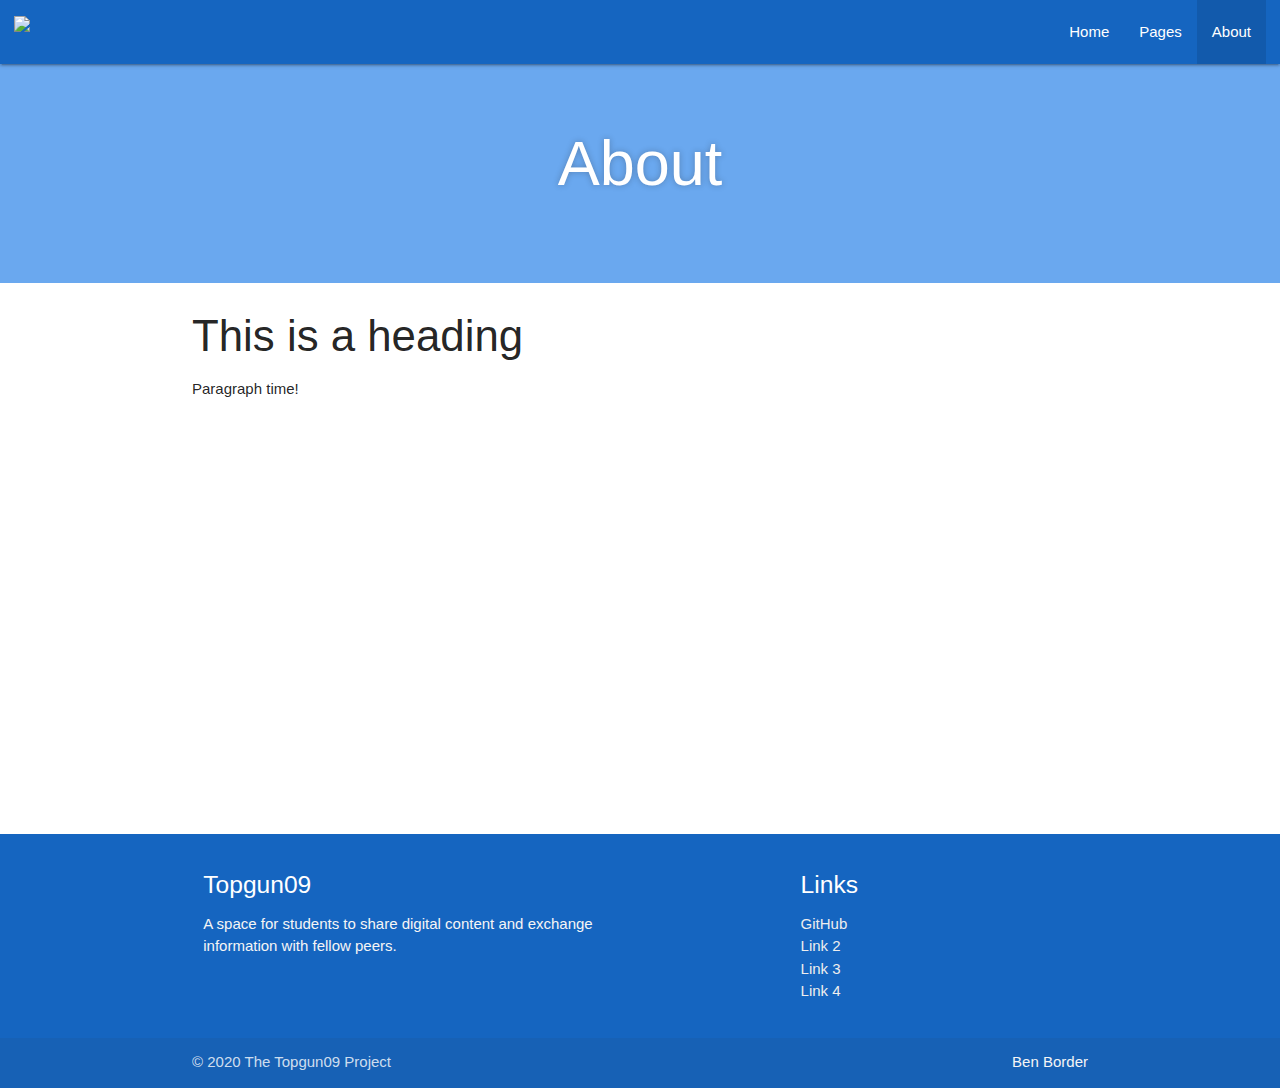
==== about.html @ f0dbcc7d "new design" ====
<!DOCTYPE html>
<html>
	<head>
		<meta name="viewport" content="width=device-width, initial-scale=1.0"/>
		<title>About - The Topgun09 Project</title>
    	<!-- Fonts -->
    	<link href="https://fonts.googleapis.com/icon?family=Material+Icons" rel="stylesheet">
		<!-- CSS -->
		<link type="text/css" rel="stylesheet" href="assets/css/materialize.css" />
		<link type="text/css" rel="stylesheet" href="assets/css/global.css" />
	</head>
	<body>
		<div class="navbar-fixed">
			<nav>
				<div class="nav-wrapper blue darken-3">
					<a href="/" class="brand-logo"><img class="nav-logo" src="https://topgun09.rip/white-logo.png"></a>
					<a href="#" data-target="mobile-menu" class="sidenav-trigger"><i class="material-icons">menu</i></a>
					<ul class="right hide-on-med-and-down">
						<li class=""><a href="/">Home</a></li>
						<li class=""><a href="pages.html">Pages</a></li>
						<li class="active"><a href="about.html">About</a></li>
					</ul>
				</div>
			</nav>
		</div>
		<ul class="sidenav" id="mobile-menu">
			<li class=""><a href="/">Home</a></li>
			<li class=""><a href="pages.html">Pages</a></li>
			<li class="active"><a href="about.html">About</a></li>
		</ul>
		
		<div class="hero" style="background-image:url('https://topgun09.rip/static/images/bg/hallway.jpg?');">
			<div class="center-align white-text text-shadow">
				<h1>About</h1>
			</div>
		</div>
		
		<main class="container" style="height: 58vh">
            
			<section>
				<h3>This is a heading</h3>
				<p>Paragraph time!</p>
			</section>
            
            
		</main><!-- / main content -->
        
        <footer class="page-footer blue darken-3">
          <div class="container">
            <div class="row">
              <div class="col l6 s12">
                <h5 class="white-text">Topgun09</h5>
                <p class="grey-text text-lighten-4">A space for students to share digital content and exchange information with fellow peers.</p>
              </div>
              <div class="col l4 offset-l2 s12">
                <h5 class="white-text">Links</h5>
                <ul>
                  <li><a class="grey-text text-lighten-3" href="https://github.io/topgun09">GitHub</a></li>
                  <li><a class="grey-text text-lighten-3" href="#!">Link 2</a></li>
                  <li><a class="grey-text text-lighten-3" href="#!">Link 3</a></li>
                  <li><a class="grey-text text-lighten-3" href="#!">Link 4</a></li>
                </ul>
              </div>
            </div>
          </div>
          <div class="footer-copyright">
            <div class="container">
            © 2020 The Topgun09 Project
            <span class="light-gray-text right">
                <a class="grey-text text-lighten-4" href="https://bunnbuns.net" target="_blank">Ben Border</a>
            </span>
            </div>
          </div>
        </footer>
		
		<script src="assets/js/materialize.js"></script>
		<script src="assets/js/global.js"></script>
	</body>
</html>
---- assets/css/global.css ----
*{
        font-family: -apple-system, BlinkMacSystemFont, "Segoe UI", Roboto, "Helvetica Neue", Arial, "Noto Sans", sans-serif, "Apple Color Emoji", "Segoe UI Emoji", "Segoe UI Symbol", "Noto Color Emoji";
        -webkit-font-smoothing: antialiased;
}
*:before, .out-hero *:after {
    -webkit-box-sizing: border-box;
    -webkit-box-sizing: border-box;
    box-sizing: border-box;
}
body{
	min-height: 100vh;
}
.nav-wrapper{
    padding: 0 14px;
}
.nav-logo{
    max-height: 32px;
    margin:16px 0;
}
.hero{
	background: #6aa8ef;
	background-size: cover;
	background-position: center center;
	padding: 1.5rem 0 4rem 0;
}
.parallax-container .hero{
    background: transparent;
    padding: 2.5rem 0 5rem 0;
}
.text-shadow{
	text-shadow: 0 0 6px rgba(32, 33, 36, .28);
}
.parallax-container {
    height: 100%;
}



/* Media Stuff */
@media screen and (max-width: 600px){
    .nav-logo{
        margin:12px 0;
    }
}
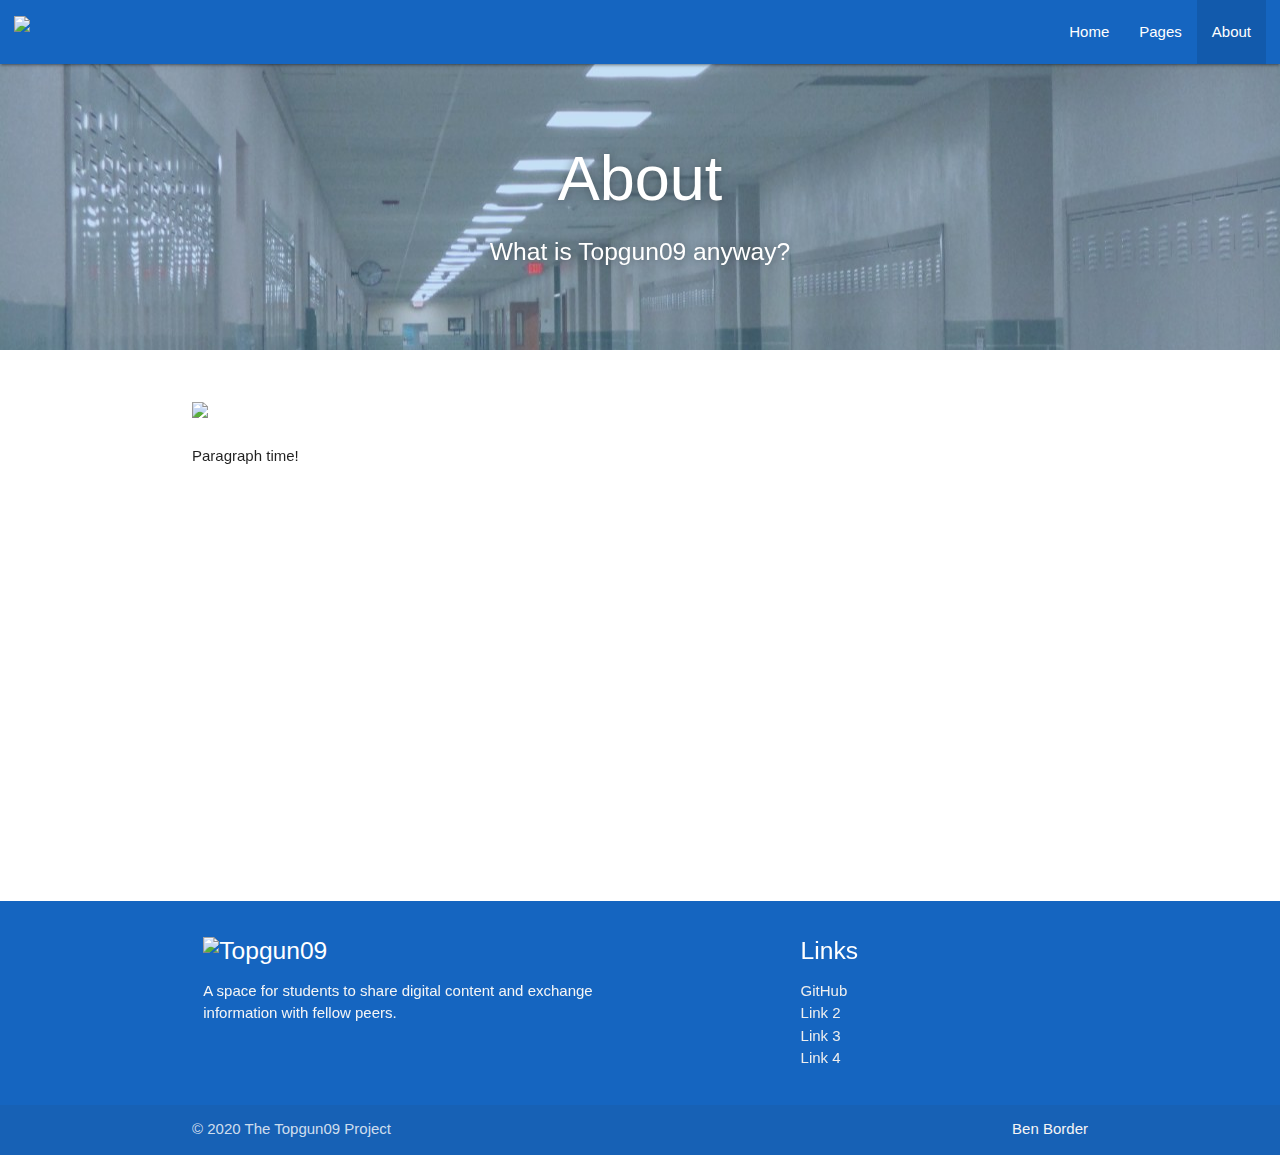
==== commit 34d69e86: "new images" ====
--- a/about.html
+++ b/about.html
@@ -2,6 +2,7 @@
 <html>
 	<head>
 		<meta name="viewport" content="width=device-width, initial-scale=1.0"/>
+        <link rel="icon" type="image/png" href="assets/images/logo-small.png">
 		<title>About - The Topgun09 Project</title>
     	<!-- Fonts -->
     	<link href="https://fonts.googleapis.com/icon?family=Material+Icons" rel="stylesheet">
@@ -29,16 +30,24 @@
 			<li class="active"><a href="about.html">About</a></li>
 		</ul>
 		
-		<div class="hero" style="background-image:url('https://topgun09.rip/static/images/bg/hallway.jpg?');">
-			<div class="center-align white-text text-shadow">
-				<h1>About</h1>
-			</div>
-		</div>
+        <div class="parallax-container">
+            <div class="parallax">
+                <img src="assets/images/bg/hallway.jpg">
+            </div>
+            <div class="hero">
+                <div class="center-align white-text text-shadow">
+                    <h1>About</h1>
+                    <div class="subheading">
+                        <h5>What is Topgun09 anyway?</h5>
+                    </div>
+                </div>
+            </div>
+        </div>
 		
 		<main class="container" style="height: 58vh">
             
 			<section>
-				<h3>This is a heading</h3>
+				<h3><img src="https://topgun09.rip/logo.png" style="height: 50px"></h3>
 				<p>Paragraph time!</p>
 			</section>
             
@@ -49,7 +58,7 @@
           <div class="container">
             <div class="row">
               <div class="col l6 s12">
-                <h5 class="white-text">Topgun09</h5>
+                <h5 class="white-text"><img src="assets/images/logo-white.png" style="height: 35px" alt="Topgun09"></h5>
                 <p class="grey-text text-lighten-4">A space for students to share digital content and exchange information with fellow peers.</p>
               </div>
               <div class="col l4 offset-l2 s12">
@@ -65,7 +74,7 @@
           </div>
           <div class="footer-copyright">
             <div class="container">
-            © 2020 The Topgun09 Project
+            &copy; 2020 The Topgun09 Project
             <span class="light-gray-text right">
                 <a class="grey-text text-lighten-4" href="https://bunnbuns.net" target="_blank">Ben Border</a>
             </span>
--- a/assets/css/global.css
+++ b/assets/css/global.css
@@ -21,14 +21,18 @@
 	background: #6aa8ef;
 	background-size: cover;
 	background-position: center center;
-	padding: 1.5rem 0 4rem 0;
+	padding: 1.5rem 8px 4rem 8px;
 }
 .parallax-container .hero{
     background: transparent;
-    padding: 2.5rem 0 5rem 0;
+    padding: 2.5rem 8px 5rem 8px;
+}
+.main.parallax-container .hero{
+    background: transparent;
+    padding: 3rem 8px 6rem 8px;
 }
 .text-shadow{
-	text-shadow: 0 0 6px rgba(32, 33, 36, .28);
+	text-shadow: 0 0 8px rgba(32, 33, 36, .42);
 }
 .parallax-container {
     height: 100%;
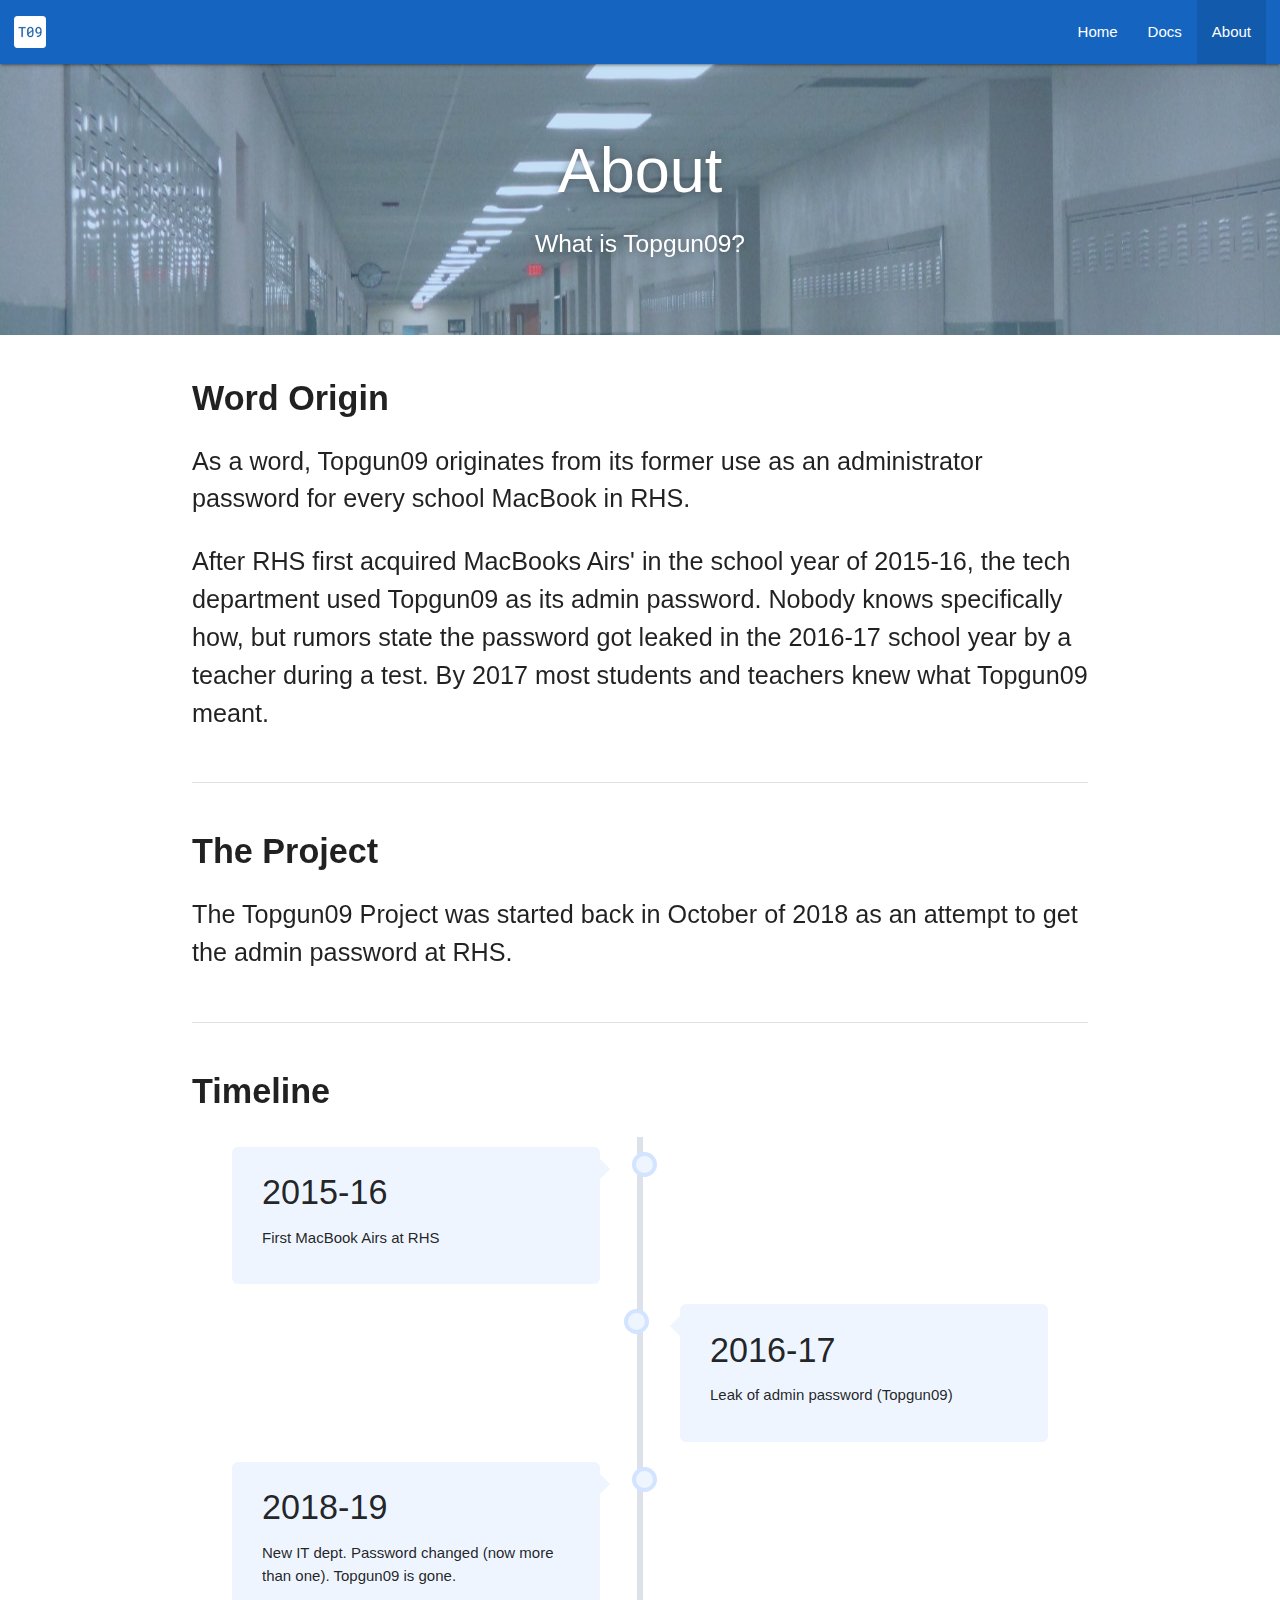
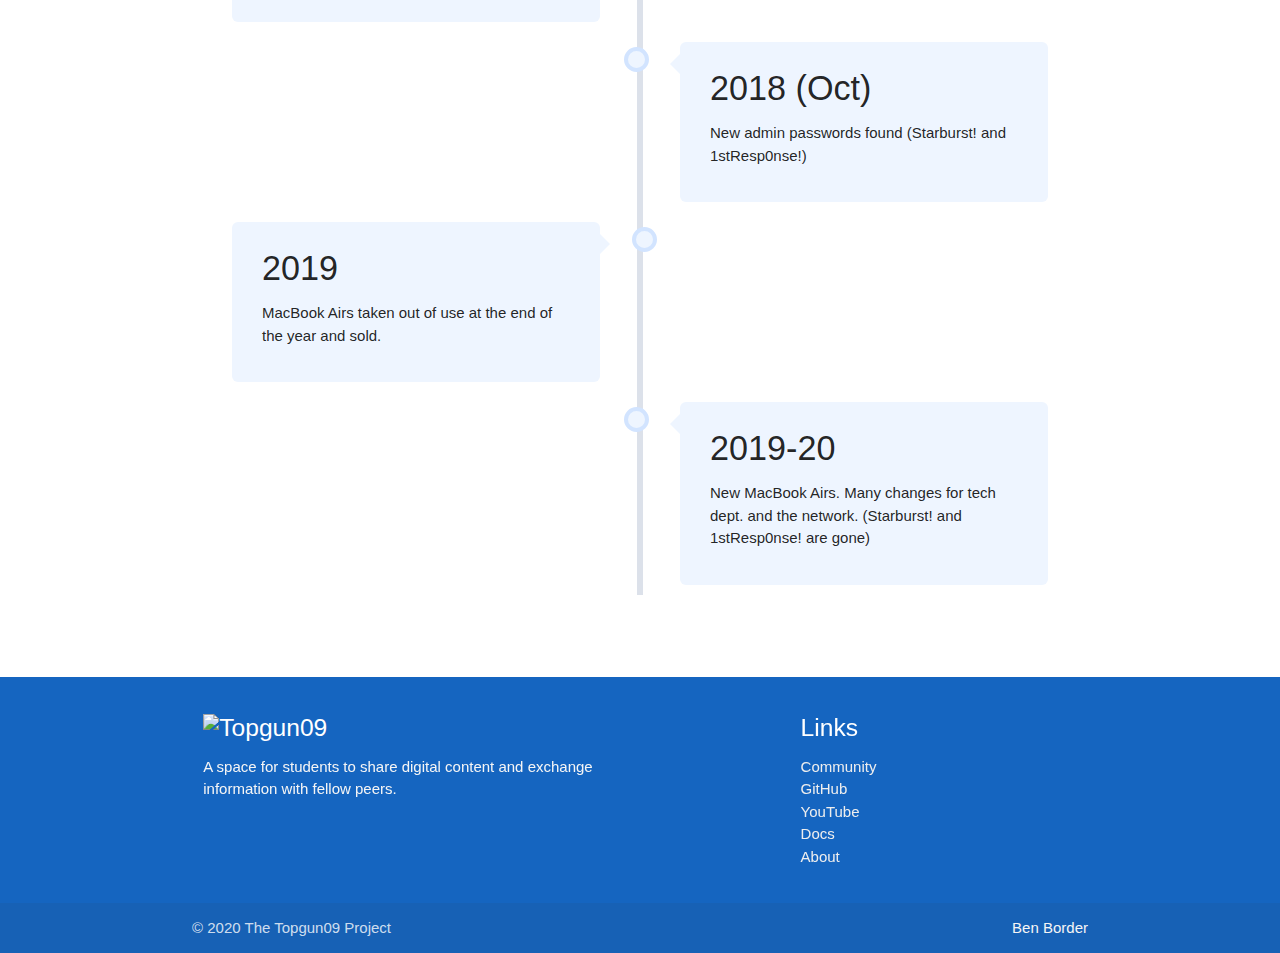
==== commit 2493b4bb: "yes. timeline time" ====
--- a/about.html
+++ b/about.html
@@ -9,16 +9,18 @@
 		<!-- CSS -->
 		<link type="text/css" rel="stylesheet" href="assets/css/materialize.css" />
 		<link type="text/css" rel="stylesheet" href="assets/css/global.css" />
+		<link type="text/css" rel="stylesheet" href="assets/css/timeline.css" />
+
 	</head>
 	<body>
 		<div class="navbar-fixed">
 			<nav>
 				<div class="nav-wrapper blue darken-3">
-					<a href="/" class="brand-logo"><img class="nav-logo" src="https://topgun09.rip/white-logo.png"></a>
+					<a href="/" class="brand-logo"><img class="nav-logo" src="assets/images/white-logo.png"></a>
 					<a href="#" data-target="mobile-menu" class="sidenav-trigger"><i class="material-icons">menu</i></a>
 					<ul class="right hide-on-med-and-down">
 						<li class=""><a href="/">Home</a></li>
-						<li class=""><a href="pages.html">Pages</a></li>
+						<li class=""><a href="docs.html">Docs</a></li>
 						<li class="active"><a href="about.html">About</a></li>
 					</ul>
 				</div>
@@ -26,7 +28,7 @@
 		</div>
 		<ul class="sidenav" id="mobile-menu">
 			<li class=""><a href="/">Home</a></li>
-			<li class=""><a href="pages.html">Pages</a></li>
+			<li class=""><a href="docs.html">Docs</a></li>
 			<li class="active"><a href="about.html">About</a></li>
 		</ul>
 		
@@ -38,48 +40,111 @@
                 <div class="center-align white-text text-shadow">
                     <h1>About</h1>
                     <div class="subheading">
-                        <h5>What is Topgun09 anyway?</h5>
+                        <h5>What is Topgun09?</h5>
                     </div>
                 </div>
             </div>
         </div>
 		
-		<main class="container" style="height: 58vh">
+		<main class="container" style="min-height: 58vh">
             
-			<section>
-				<h3><img src="https://topgun09.rip/logo.png" style="height: 50px"></h3>
-				<p>Paragraph time!</p>
+			<section style="margin: 3rem 0 4rem 0">
+                
+                <h4><b>Word Origin</b></h4>
+                
+                <div class="flow-text">
+                    <p>As a word, Topgun09 originates from its former use as an administrator password for every school MacBook in RHS.</p>
+                    
+                    <p>After RHS first acquired MacBooks Airs' in the school year of 2015-16, the tech department used Topgun09 as its admin password. Nobody knows specifically how, but rumors state the password got leaked in the 2016-17 school year by a teacher during a test. By 2017 most students and teachers knew what Topgun09 meant.</p>
+                </div>
+                
+                <hr class="lg">
+                
+                <h4><b>The Project</b></h4>
+                
+                <div class="flow-text">
+                    <p>The Topgun09 Project was started back in October of 2018 as an attempt to get the admin password at RHS.</p>
+                </div>
+                
+                <hr class="lg">
+                
+                <h4><b>Timeline</b></h4>
+                
+                <div class="timeline-contain">
+                
+                    <div class="timeline">
+                      <div class="t-container t-left">
+                        <div class="t-content">
+                          <h4>2015-16</h4>
+                          <p>First MacBook Airs at RHS</p>
+                        </div>
+                      </div>
+                      <div class="t-container t-right">
+                        <div class="t-content">
+                          <h4>2016-17</h4>
+                          <p>Leak of admin password (Topgun09)</p>
+                        </div>
+                      </div>
+                      <div class="t-container t-left">
+                        <div class="t-content">
+                          <h4>2018-19</h4>
+                          <p>New IT dept. Password changed (now more than one). Topgun09 is gone.</p>
+                        </div>
+                      </div>
+                      <div class="t-container t-right">
+                        <div class="t-content">
+                          <h4>2018 (Oct)</h4>
+                          <p>New admin passwords found (Starburst! and 1stResp0nse!)</p>
+                        </div>
+                      </div>
+                      <div class="t-container t-left">
+                        <div class="t-content">
+                          <h4>2019</h4>
+                          <p>MacBook Airs taken out of use at the end of the year and sold.</p>
+                        </div>
+                      </div>
+                      <div class="t-container t-right">
+                        <div class="t-content">
+                          <h4>2019-20</h4>
+                          <p>New MacBook Airs. Many changes for tech dept. and the network. (Starburst! and 1stResp0nse! are gone)</p>
+                        </div>
+                      </div>
+                    </div>
+                
+                </div><!-- / timeline -->
+                
 			</section>
             
+            <br>
             
 		</main><!-- / main content -->
         
         <footer class="page-footer blue darken-3">
-          <div class="container">
-            <div class="row">
-              <div class="col l6 s12">
-                <h5 class="white-text"><img src="assets/images/logo-white.png" style="height: 35px" alt="Topgun09"></h5>
-                <p class="grey-text text-lighten-4">A space for students to share digital content and exchange information with fellow peers.</p>
-              </div>
-              <div class="col l4 offset-l2 s12">
-                <h5 class="white-text">Links</h5>
-                <ul>
-                  <li><a class="grey-text text-lighten-3" href="https://github.io/topgun09">GitHub</a></li>
-                  <li><a class="grey-text text-lighten-3" href="#!">Link 2</a></li>
-                  <li><a class="grey-text text-lighten-3" href="#!">Link 3</a></li>
-                  <li><a class="grey-text text-lighten-3" href="#!">Link 4</a></li>
-                </ul>
-              </div>
+            <div class="container">
+                <div class="row">
+                    <div class="col l6 s12">
+                        <h5 class="white-text"><img src="assets/images/logo-white.png" style="height: 35px" alt="Topgun09"></h5>
+                        <p class="grey-text text-lighten-4">A space for students to share digital content and exchange information with fellow peers.</p>
+                    </div>
+                    <div class="col l4 offset-l2 s12"><h5 class="white-text">Links</h5>
+                        <ul>
+                            <li><a class="grey-text text-lighten-3" href="https://community.topgun09.rip">Community</a></li>
+                            <li><a class="grey-text text-lighten-3" href="https://github.com/topgun09">GitHub</a></li>
+                            <li><a class="grey-text text-lighten-3" href="https://www.youtube.com/channel/UCJGbZEJ258ir5PrDIIwUwcw">YouTube</a></li>
+                            <li><a class="grey-text text-lighten-3" href="docs.html">Docs</a></li>
+                            <li><a class="grey-text text-lighten-3" href="about.html">About</a></li>
+                        </ul>
+                    </div>
+                </div>
             </div>
-          </div>
-          <div class="footer-copyright">
-            <div class="container">
-            &copy; 2020 The Topgun09 Project
-            <span class="light-gray-text right">
-                <a class="grey-text text-lighten-4" href="https://bunnbuns.net" target="_blank">Ben Border</a>
-            </span>
+            <div class="footer-copyright">
+                <div class="container">
+                    &copy; 2020 The Topgun09 Project
+                    <span class="light-gray-text right">
+                        <a class="grey-text text-lighten-4" href="https://bunnbuns.net" target="_blank">Ben Border</a>
+                    </span>
+                </div>
             </div>
-          </div>
         </footer>
 		
 		<script src="assets/js/materialize.js"></script>
--- a/assets/css/global.css
+++ b/assets/css/global.css
@@ -1,5 +1,5 @@
 *{
-        font-family: -apple-system, BlinkMacSystemFont, "Segoe UI", Roboto, "Helvetica Neue", Arial, "Noto Sans", sans-serif, "Apple Color Emoji", "Segoe UI Emoji", "Segoe UI Symbol", "Noto Color Emoji";
+    font-family: -apple-system, BlinkMacSystemFont, "Segoe UI", Roboto, "Helvetica Neue", Arial, "Noto Sans", sans-serif, "Apple Color Emoji", "Segoe UI Emoji", "Segoe UI Symbol", "Noto Color Emoji";
         -webkit-font-smoothing: antialiased;
 }
 *:before, .out-hero *:after {
@@ -25,7 +25,7 @@
 }
 .parallax-container .hero{
     background: transparent;
-    padding: 2.5rem 8px 5rem 8px;
+    padding: 2rem 8px 4.5rem 8px;
 }
 .main.parallax-container .hero{
     background: transparent;
@@ -37,6 +37,21 @@
 .parallax-container {
     height: 100%;
 }
+hr{
+    display: block;
+    height: 0;
+    margin: 15px 0;
+    overflow: hidden;
+    background: transparent;
+    border: 0;
+    border-bottom: 1px solid #dfe2e5;
+}
+hr.md{
+    margin: 25px 0;
+}
+hr.lg{
+    margin: 50px 0;
+}
 
 
 
--- a/assets/css/timeline.css
+++ b/assets/css/timeline.css
@@ -0,0 +1,135 @@
+* {
+    box-sizing: border-box;
+}
+
+.timeline-contain {
+    margin-top: 1.75rem;
+}
+
+/* The actual timeline (the vertical ruler) */
+.timeline {
+    position: relative;
+    max-width: 1200px;
+    margin: 0 auto;
+}
+
+/* The actual timeline (the vertical ruler) */
+.timeline::after {
+    content: '';
+    position: absolute;
+    width: 6px;
+    background-color: #dce1ea;
+    top: 0;
+    bottom: 0;
+    left: 50%;
+    margin-left: -3px;
+}
+
+/* Container around content */
+.timeline-contain .t-container {
+    padding: 10px 40px;
+    position: relative;
+    background-color: inherit;
+    width: 50%;
+}
+
+/* The circles on the timeline */
+.timeline-contain .t-container::after {
+    content: '';
+    position: absolute;
+    width: 25px;
+    height: 25px;
+    right: -17px;
+    background-color: #eef5ff;
+    border: 4px solid #d2e4ff;
+    top: 15px;
+    border-radius: 50%;
+    z-index: 1;
+}
+
+/* Place the container to the left */
+.timeline-contain .t-left {
+    left: 0;
+}
+
+/* Place the container to the right */
+.timeline-contain .t-right {
+    left: 50%;
+}
+
+/* Add arrows to the left container (pointing right) */
+.timeline-contain .t-left::before {
+    content: " ";
+    height: 0;
+    position: absolute;
+    top: 22px;
+    width: 0;
+    z-index: 1;
+    right: 30px;
+    border: medium solid #eef5ff;
+    border-width: 10px 0 10px 10px;
+    border-color: transparent transparent transparent #eef5ff;
+}
+
+/* Add arrows to the right container (pointing left) */
+.timeline-contain .t-right::before {
+    content: " ";
+    height: 0;
+    position: absolute;
+    top: 22px;
+    width: 0;
+    z-index: 1;
+    left: 30px;
+    border: medium solid #eef5ff;
+    border-width: 10px 10px 10px 0;
+    border-color: transparent #eef5ff transparent transparent;
+}
+
+/* Fix the circle for containers on the right side */
+.timeline-contain .t-right::after {
+    left: -16px;
+}
+
+/* The actual content */
+.timeline-contain .t-content {
+    padding: 20px 30px;
+    background-color: #eef5ff;
+    position: relative;
+    border-radius: 6px;
+}
+
+/* Media queries - Responsive timeline on screens less than 600px wide */
+@media screen and (max-width: 600px) {
+    /* Place the timelime to the left */ .timeline-contain .timeline::after {
+        left: 31px;
+    }
+
+    /* Full-width containers */
+    .timeline-contain .t-container {
+        width: 100%;
+        padding-left: 70px;
+        padding-right: 25px;
+    }
+
+    /* Make sure that all arrows are pointing leftwards */
+    .timeline-contain .t-container::before {
+        left: 60px;
+        border: medium solid #eef5ff;
+        border-width: 10px 10px 10px 0;
+        border-color: transparent #eef5ff transparent transparent;
+    }
+
+    /* Make sure all circles are at the same spot */
+    .timeline-contain .t-left::after, .timeline-contain .t-right::after {
+        left: 15px;
+    }
+
+    /* Make all right containers behave like the left ones */
+    .timeline-contain .t-right {
+        left: 0%;
+    }
+}
+
+.timeline h2, .timeline h3, .timeline h4 {
+    margin-top: .5rem;
+}
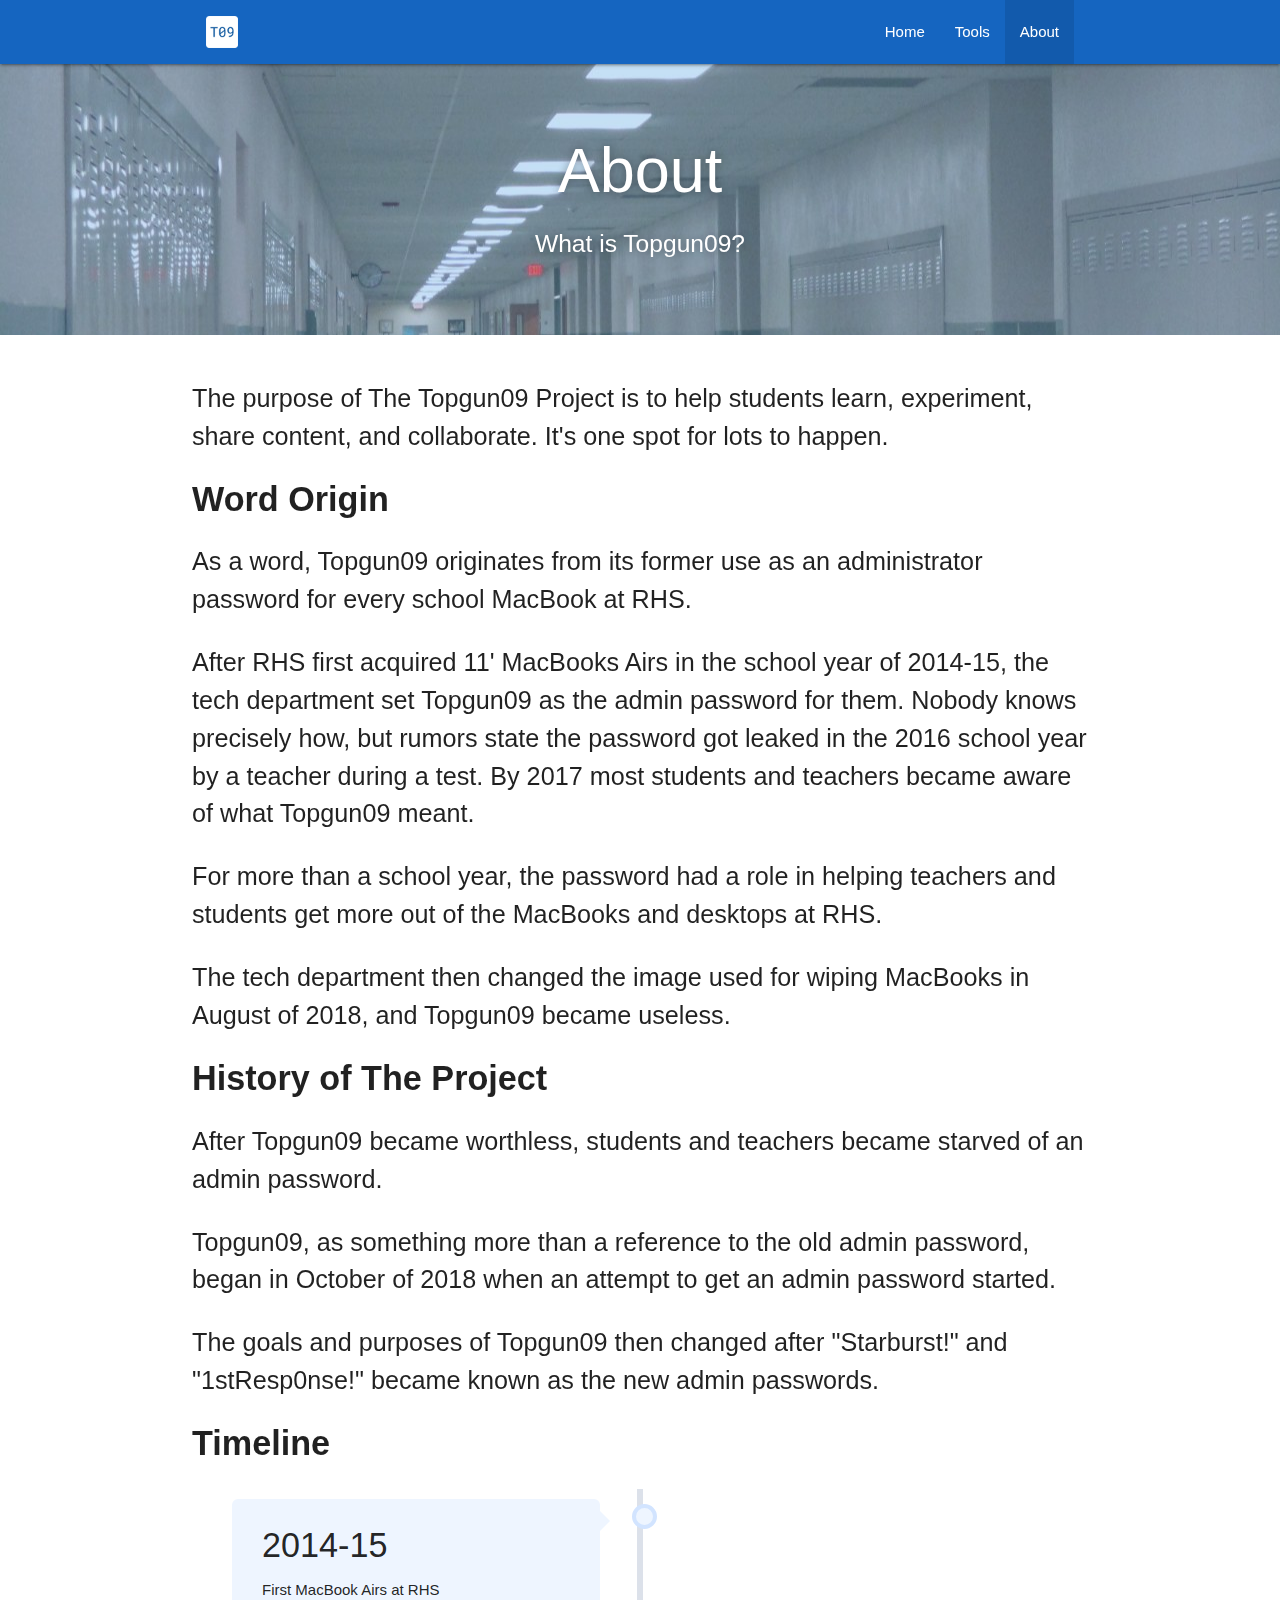
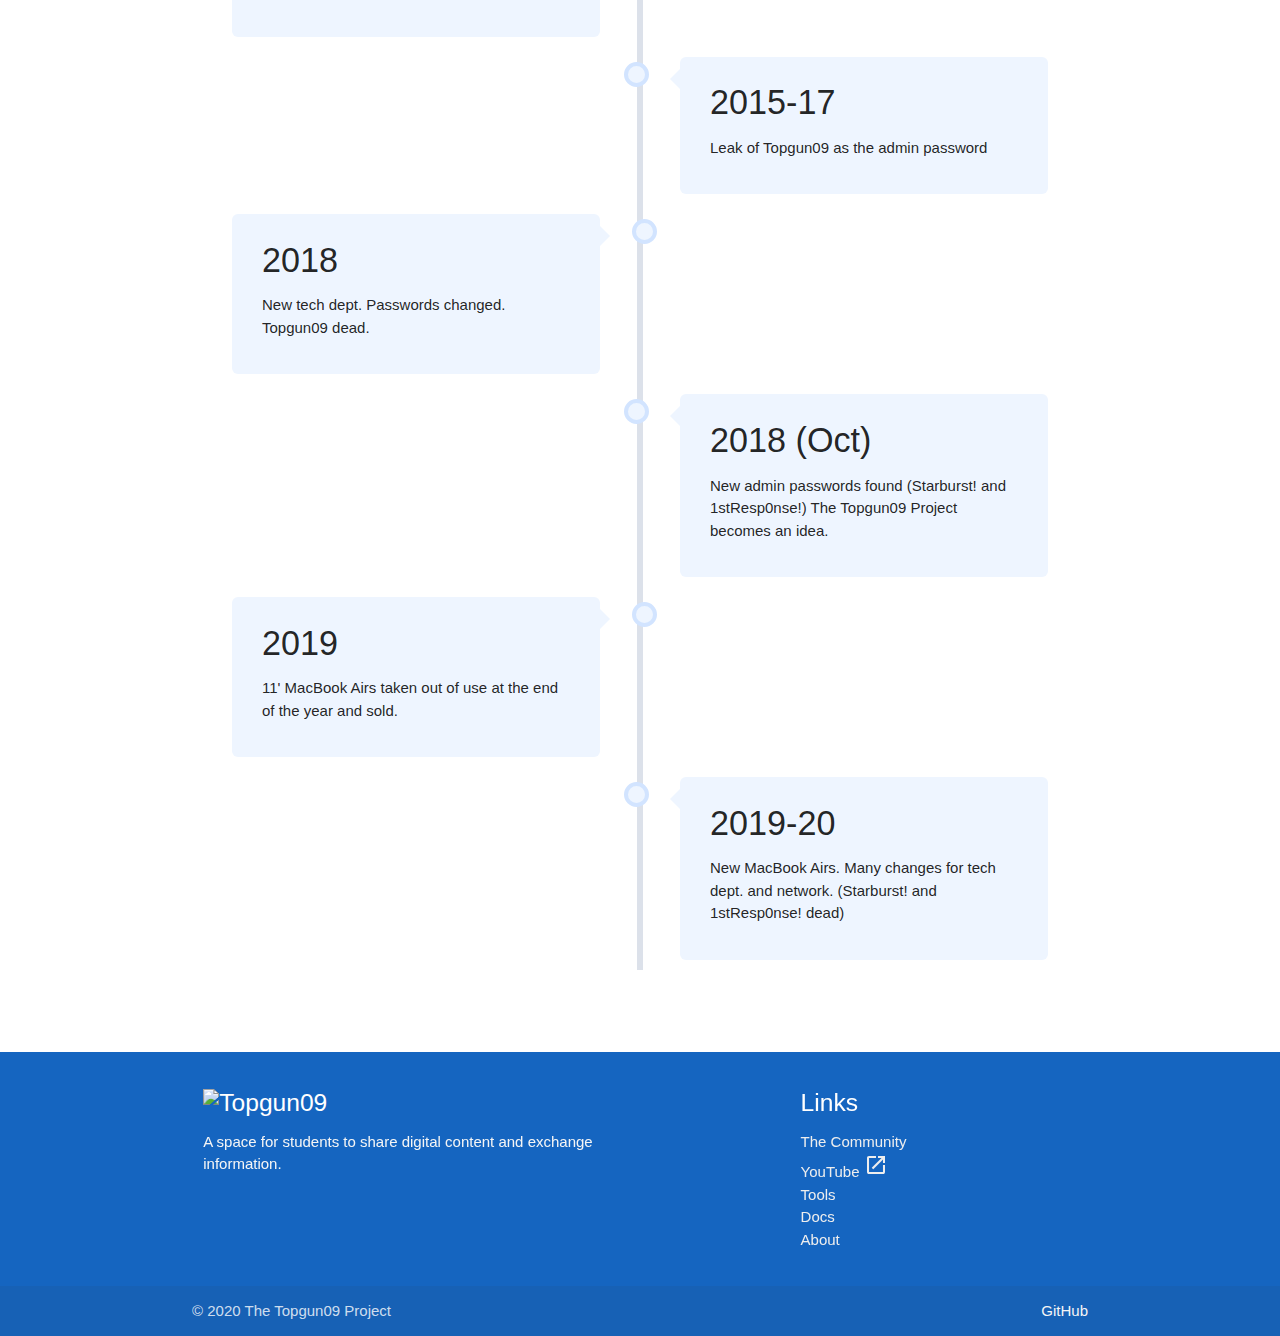
==== commit c08bf89c: "Update about.html" ====
--- a/about.html
+++ b/about.html
@@ -1,11 +1,15 @@
 <!DOCTYPE html>
 <html>
 	<head>
+        
 		<meta name="viewport" content="width=device-width, initial-scale=1.0"/>
         <link rel="icon" type="image/png" href="assets/images/logo-small.png">
+        
 		<title>About - The Topgun09 Project</title>
+        
     	<!-- Fonts -->
     	<link href="https://fonts.googleapis.com/icon?family=Material+Icons" rel="stylesheet">
+        
 		<!-- CSS -->
 		<link type="text/css" rel="stylesheet" href="assets/css/materialize.css" />
 		<link type="text/css" rel="stylesheet" href="assets/css/global.css" />
@@ -13,22 +17,21 @@
 
 	</head>
 	<body>
-		<div class="navbar-fixed">
-			<nav>
-				<div class="nav-wrapper blue darken-3">
+        
+		<nav class="navbar-fixed blue darken-3" role="navigation">
+            <div class="nav-wrapper container">
 					<a href="/" class="brand-logo"><img class="nav-logo" src="assets/images/white-logo.png"></a>
 					<a href="#" data-target="mobile-menu" class="sidenav-trigger"><i class="material-icons">menu</i></a>
 					<ul class="right hide-on-med-and-down">
 						<li class=""><a href="/">Home</a></li>
-						<li class=""><a href="docs.html">Docs</a></li>
+						<li class=""><a href="tools.html">Tools</a></li>
 						<li class="active"><a href="about.html">About</a></li>
 					</ul>
-				</div>
-			</nav>
-		</div>
+            </div>
+		</nav>
 		<ul class="sidenav" id="mobile-menu">
 			<li class=""><a href="/">Home</a></li>
-			<li class=""><a href="docs.html">Docs</a></li>
+			<li class=""><a href="tools.html">Toos</a></li>
 			<li class="active"><a href="about.html">About</a></li>
 		</ul>
 		
@@ -50,23 +53,26 @@
             
 			<section style="margin: 3rem 0 4rem 0">
                 
+                <div class="flow-text">
+                    <p>The purpose of The Topgun09 Project is to help students learn, experiment, share content, and collaborate. It's one spot for lots to happen.</p>
+                </div>
+                
                 <h4><b>Word Origin</b></h4>
                 
                 <div class="flow-text">
-                    <p>As a word, Topgun09 originates from its former use as an administrator password for every school MacBook in RHS.</p>
-                    
-                    <p>After RHS first acquired MacBooks Airs' in the school year of 2015-16, the tech department used Topgun09 as its admin password. Nobody knows specifically how, but rumors state the password got leaked in the 2016-17 school year by a teacher during a test. By 2017 most students and teachers knew what Topgun09 meant.</p>
+                    <p>As a word, Topgun09 originates from its former use as an administrator password for every school MacBook at RHS.</p>
+                    <p>After RHS first acquired 11' MacBooks Airs in the school year of 2014-15, the tech department set Topgun09 as the admin password for them. Nobody knows precisely how, but rumors state the password got leaked in the 2016 school year by a teacher during a test. By 2017 most students and teachers became aware of what Topgun09 meant.</p>
+                    <p>For more than a school year, the password had a role in helping teachers and students get more out of the MacBooks and desktops at RHS.</p>
+                    <p>The tech department then changed the image used for wiping MacBooks in August of 2018, and Topgun09 became useless.</p>
                 </div>
                 
-                <hr class="lg">
-                
-                <h4><b>The Project</b></h4>
+                <h4><b>History of The Project</b></h4>
                 
                 <div class="flow-text">
-                    <p>The Topgun09 Project was started back in October of 2018 as an attempt to get the admin password at RHS.</p>
+                    <p>After Topgun09 became worthless, students and teachers became starved of an admin password.</p>
+                    <p>Topgun09, as something more than a reference to the old admin password, began in October of 2018 when an attempt to get an admin password started.</p>
+                    <p>The goals and purposes of Topgun09 then changed after "Starburst!" and "1stResp0nse!" became known as the new admin passwords.</p>
                 </div>
-                
-                <hr class="lg">
                 
                 <h4><b>Timeline</b></h4>
                 
@@ -75,38 +81,38 @@
                     <div class="timeline">
                       <div class="t-container t-left">
                         <div class="t-content">
-                          <h4>2015-16</h4>
+                          <h4>2014-15</h4>
                           <p>First MacBook Airs at RHS</p>
                         </div>
                       </div>
                       <div class="t-container t-right">
                         <div class="t-content">
-                          <h4>2016-17</h4>
-                          <p>Leak of admin password (Topgun09)</p>
+                          <h4>2015-17</h4>
+                          <p>Leak of Topgun09 as the admin password</p>
                         </div>
                       </div>
                       <div class="t-container t-left">
                         <div class="t-content">
-                          <h4>2018-19</h4>
-                          <p>New IT dept. Password changed (now more than one). Topgun09 is gone.</p>
+                          <h4>2018</h4>
+                          <p>New tech dept. Passwords changed. Topgun09 dead.</p>
                         </div>
                       </div>
                       <div class="t-container t-right">
                         <div class="t-content">
                           <h4>2018 (Oct)</h4>
-                          <p>New admin passwords found (Starburst! and 1stResp0nse!)</p>
+                          <p>New admin passwords found (Starburst! and 1stResp0nse!) The Topgun09 Project becomes an idea.</p>
                         </div>
                       </div>
                       <div class="t-container t-left">
                         <div class="t-content">
                           <h4>2019</h4>
-                          <p>MacBook Airs taken out of use at the end of the year and sold.</p>
+                          <p>11' MacBook Airs taken out of use at the end of the year and sold.</p>
                         </div>
                       </div>
                       <div class="t-container t-right">
                         <div class="t-content">
                           <h4>2019-20</h4>
-                          <p>New MacBook Airs. Many changes for tech dept. and the network. (Starburst! and 1stResp0nse! are gone)</p>
+                          <p>New MacBook Airs. Many changes for tech dept. and network. (Starburst! and 1stResp0nse! dead)</p>
                         </div>
                       </div>
                     </div>
@@ -124,13 +130,13 @@
                 <div class="row">
                     <div class="col l6 s12">
                         <h5 class="white-text"><img src="assets/images/logo-white.png" style="height: 35px" alt="Topgun09"></h5>
-                        <p class="grey-text text-lighten-4">A space for students to share digital content and exchange information with fellow peers.</p>
+                        <p class="grey-text text-lighten-4">A space for students to share digital content and exchange information.</p>
                     </div>
                     <div class="col l4 offset-l2 s12"><h5 class="white-text">Links</h5>
                         <ul>
-                            <li><a class="grey-text text-lighten-3" href="https://community.topgun09.rip">Community</a></li>
-                            <li><a class="grey-text text-lighten-3" href="https://github.com/topgun09">GitHub</a></li>
-                            <li><a class="grey-text text-lighten-3" href="https://www.youtube.com/channel/UCJGbZEJ258ir5PrDIIwUwcw">YouTube</a></li>
+                            <li><a class="grey-text text-lighten-3" href="https://community.topgun09.rip">The Community</a></li>
+                            <li><a class="grey-text text-lighten-3" href="https://www.youtube.com/channel/UCJGbZEJ258ir5PrDIIwUwcw" target="_blank">YouTube <i class="material-icons">open_in_new</i></a></li>
+                            <li><a class="grey-text text-lighten-3" href="tools.html">Tools</a></li>
                             <li><a class="grey-text text-lighten-3" href="docs.html">Docs</a></li>
                             <li><a class="grey-text text-lighten-3" href="about.html">About</a></li>
                         </ul>
@@ -139,9 +145,9 @@
             </div>
             <div class="footer-copyright">
                 <div class="container">
-                    &copy; 2020 The Topgun09 Project
+                    &copy; 2020 <a style="color: inherit" href="//topgun09.rip">The Topgun09 Project</a>
                     <span class="light-gray-text right">
-                        <a class="grey-text text-lighten-4" href="https://bunnbuns.net" target="_blank">Ben Border</a>
+                        <a class="grey-text text-lighten-4" href="https://github.com/topgun09" target="_blank">GitHub</a>
                     </span>
                 </div>
             </div>
--- a/assets/css/global.css
+++ b/assets/css/global.css
@@ -9,6 +9,10 @@
 }
 body{
 	min-height: 100vh;
+}
+.vam{
+    display: inline-block;
+    vertical-align: middle;
 }
 .nav-wrapper{
     padding: 0 14px;
@@ -52,6 +56,13 @@
 hr.lg{
     margin: 50px 0;
 }
+.side-img{
+    display: block;
+    max-width: 100%;
+    margin-top:1rem;
+    border-radius: 5px;
+    border: 1px solid rgba(0,0,0,0.2);
+}
 
 
 
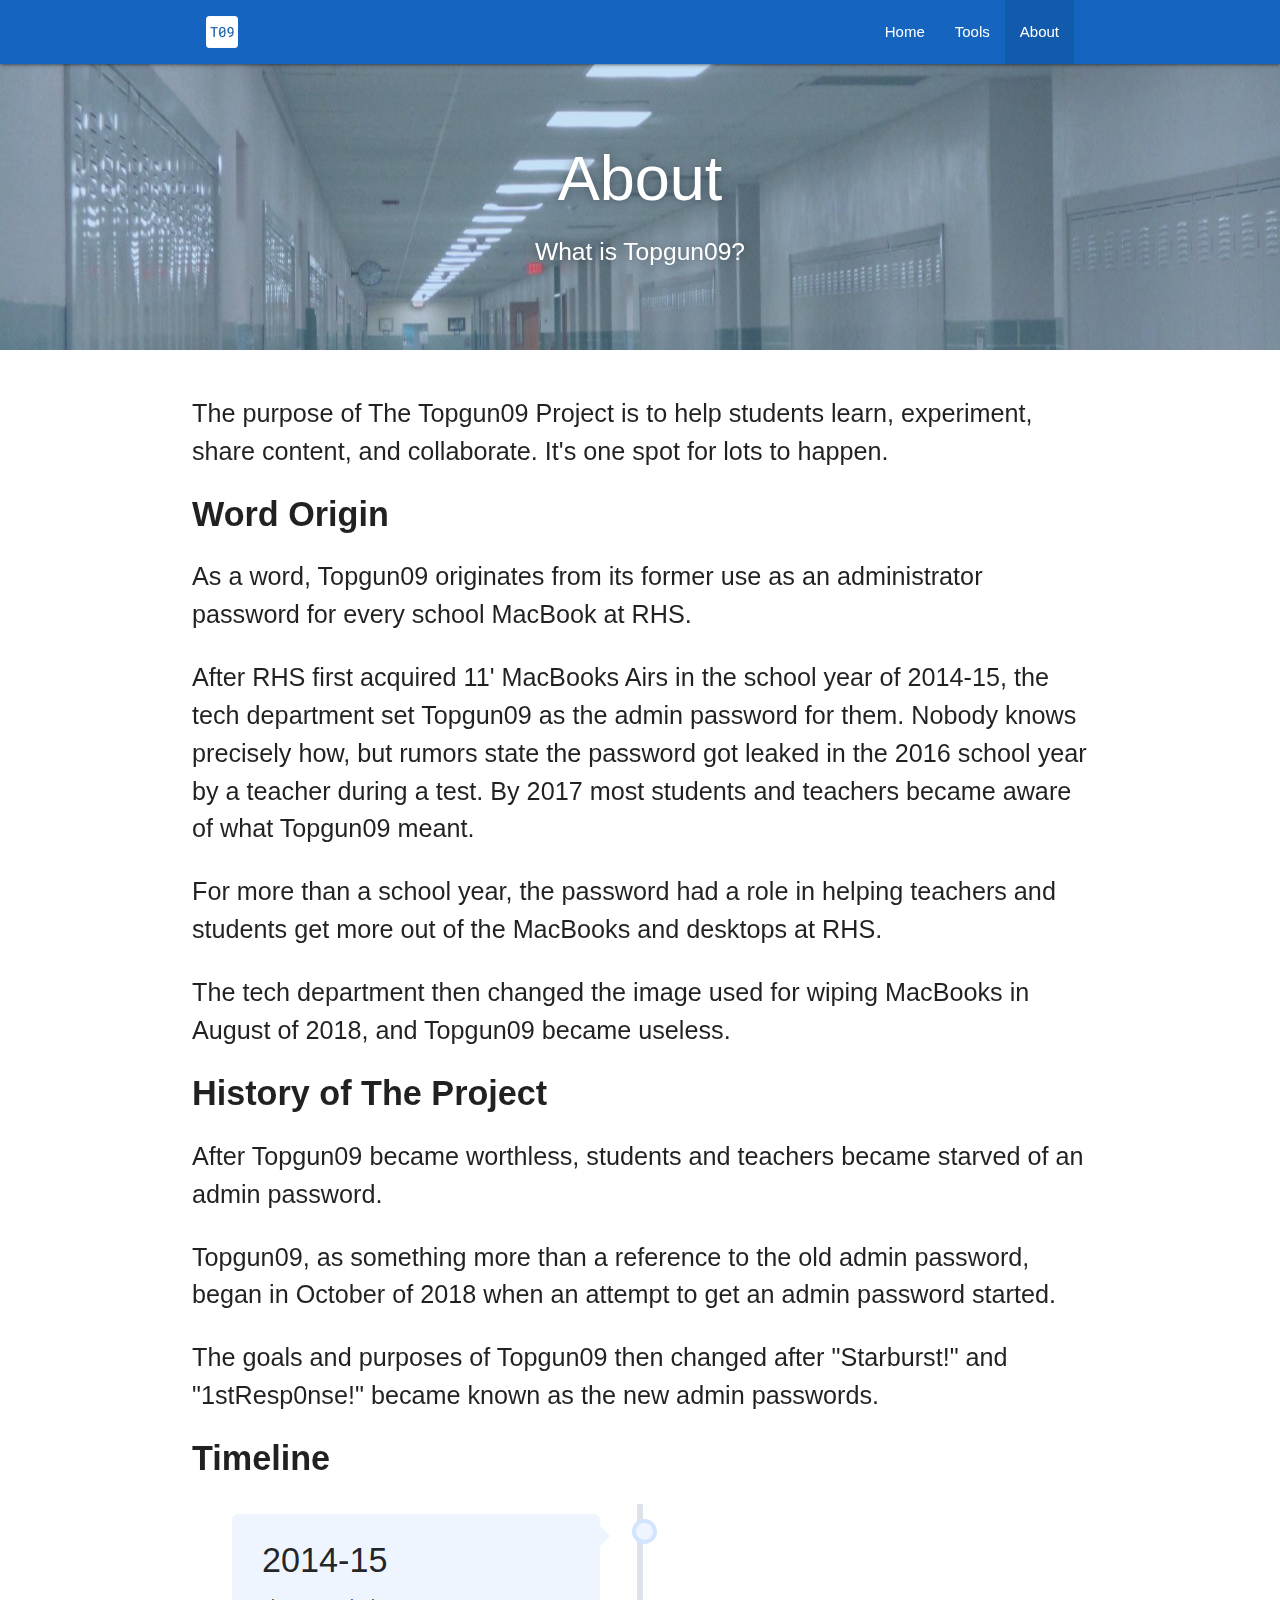
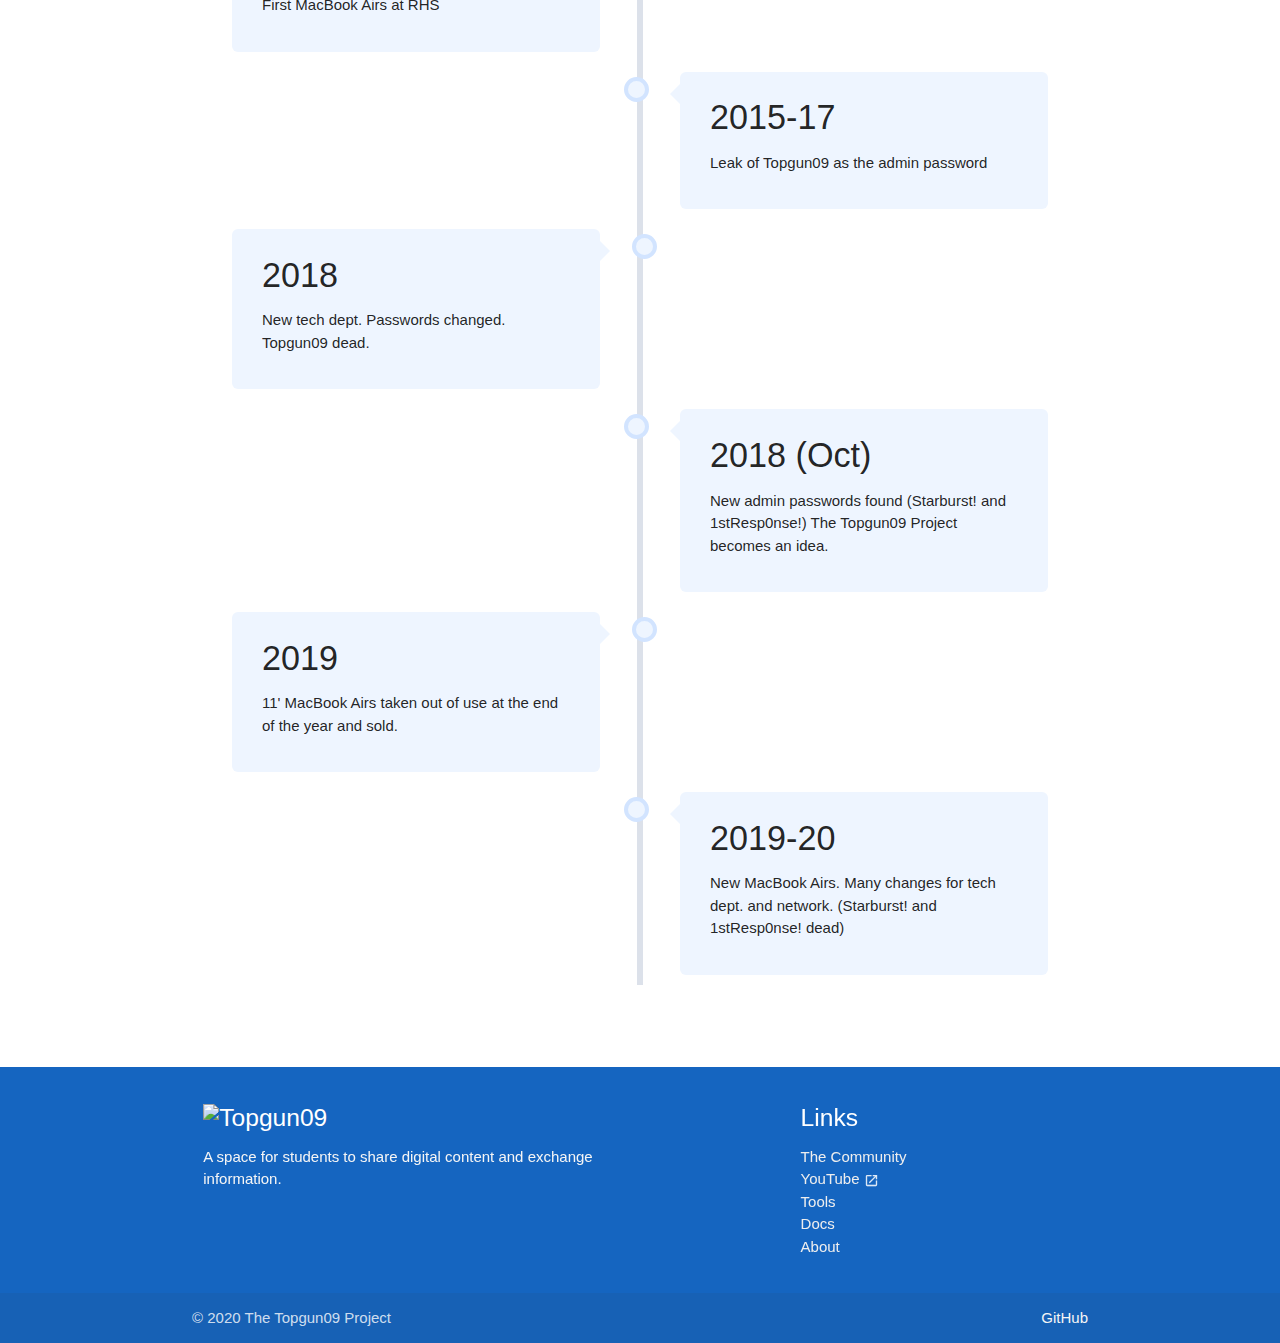
==== commit 290fdeb7: "small fixes" ====
--- a/about.html
+++ b/about.html
@@ -3,7 +3,7 @@
 	<head>
         
 		<meta name="viewport" content="width=device-width, initial-scale=1.0"/>
-        <link rel="icon" type="image/png" href="assets/images/logo-small.png">
+        <link rel="icon" type="image/png" href="./assets/images/logo-small.png">
         
 		<title>About - The Topgun09 Project</title>
         
@@ -11,33 +11,35 @@
     	<link href="https://fonts.googleapis.com/icon?family=Material+Icons" rel="stylesheet">
         
 		<!-- CSS -->
-		<link type="text/css" rel="stylesheet" href="assets/css/materialize.css" />
-		<link type="text/css" rel="stylesheet" href="assets/css/global.css" />
-		<link type="text/css" rel="stylesheet" href="assets/css/timeline.css" />
+		<link type="text/css" rel="stylesheet" href="./assets/css/materialize.css" />
+		<link type="text/css" rel="stylesheet" href="./assets/css/global.css" />
+		<link type="text/css" rel="stylesheet" href="./assets/css/timeline.css" />
 
 	</head>
 	<body>
-        
-		<nav class="navbar-fixed blue darken-3" role="navigation">
-            <div class="nav-wrapper container">
-					<a href="/" class="brand-logo"><img class="nav-logo" src="assets/images/white-logo.png"></a>
-					<a href="#" data-target="mobile-menu" class="sidenav-trigger"><i class="material-icons">menu</i></a>
-					<ul class="right hide-on-med-and-down">
-						<li class=""><a href="/">Home</a></li>
-						<li class=""><a href="tools.html">Tools</a></li>
-						<li class="active"><a href="about.html">About</a></li>
-					</ul>
-            </div>
-		</nav>
+    
+    <div class="navbar-fixed">
+      <nav class="navbar-fixed blue darken-3" role="navigation">
+              <div class="nav-wrapper container">
+            <a href="./" class="brand-logo"><img class="nav-logo" src="./assets/images/white-logo.png"></a>
+            <a href="#" data-target="mobile-menu" class="sidenav-trigger"><i class="material-icons">menu</i></a>
+            <ul class="right hide-on-med-and-down">
+              <li class=""><a href="./">Home</a></li>
+              <li class=""><a href="./tools.html">Tools</a></li>
+              <li class="active"><a href="./about.html">About</a></li>
+            </ul>
+              </div>
+      </nav>
+    </div>
 		<ul class="sidenav" id="mobile-menu">
-			<li class=""><a href="/">Home</a></li>
-			<li class=""><a href="tools.html">Toos</a></li>
-			<li class="active"><a href="about.html">About</a></li>
+			<li class=""><a href="./">Home</a></li>
+			<li class=""><a href="./tools.html">Toos</a></li>
+			<li class="active"><a href="./about.html">About</a></li>
 		</ul>
 		
         <div class="parallax-container">
             <div class="parallax">
-                <img src="assets/images/bg/hallway.jpg">
+                <img src="./assets/images/bg/hallway.jpg">
             </div>
             <div class="hero">
                 <div class="center-align white-text text-shadow">
@@ -129,23 +131,23 @@
             <div class="container">
                 <div class="row">
                     <div class="col l6 s12">
-                        <h5 class="white-text"><img src="assets/images/logo-white.png" style="height: 35px" alt="Topgun09"></h5>
+                        <h5 class="white-text"><img src="./assets/images/logo-white.png" style="height: 35px" alt="Topgun09"></h5>
                         <p class="grey-text text-lighten-4">A space for students to share digital content and exchange information.</p>
                     </div>
                     <div class="col l4 offset-l2 s12"><h5 class="white-text">Links</h5>
                         <ul>
                             <li><a class="grey-text text-lighten-3" href="https://community.topgun09.rip">The Community</a></li>
                             <li><a class="grey-text text-lighten-3" href="https://www.youtube.com/channel/UCJGbZEJ258ir5PrDIIwUwcw" target="_blank">YouTube <i class="material-icons">open_in_new</i></a></li>
-                            <li><a class="grey-text text-lighten-3" href="tools.html">Tools</a></li>
-                            <li><a class="grey-text text-lighten-3" href="docs.html">Docs</a></li>
-                            <li><a class="grey-text text-lighten-3" href="about.html">About</a></li>
+                            <li><a class="grey-text text-lighten-3" href="./tools.html">Tools</a></li>
+                            <li><a class="grey-text text-lighten-3" href="./docs.html">Docs</a></li>
+                            <li><a class="grey-text text-lighten-3" href="./about.html">About</a></li>
                         </ul>
                     </div>
                 </div>
             </div>
             <div class="footer-copyright">
                 <div class="container">
-                    &copy; 2020 <a style="color: inherit" href="//topgun09.rip">The Topgun09 Project</a>
+                    &copy; 2020 <a style="color: inherit" href="https://topgun09.rip">The Topgun09 Project</a>
                     <span class="light-gray-text right">
                         <a class="grey-text text-lighten-4" href="https://github.com/topgun09" target="_blank">GitHub</a>
                     </span>
@@ -153,7 +155,7 @@
             </div>
         </footer>
 		
-		<script src="assets/js/materialize.js"></script>
-		<script src="assets/js/global.js"></script>
+		<script src="./assets/js/materialize.js"></script>
+		<script src="./assets/js/global.js"></script>
 	</body>
 </html>--- a/assets/css/global.css
+++ b/assets/css/global.css
@@ -11,7 +11,6 @@
 	min-height: 100vh;
 }
 .vam{
-    display: inline-block;
     vertical-align: middle;
 }
 .nav-wrapper{
@@ -29,7 +28,7 @@
 }
 .parallax-container .hero{
     background: transparent;
-    padding: 2rem 8px 4.5rem 8px;
+    padding: 2.5rem 8px 5rem 8px;
 }
 .main.parallax-container .hero{
     background: transparent;
@@ -56,12 +55,29 @@
 hr.lg{
     margin: 50px 0;
 }
+/* margins */
+.mb {
+    margin-bottom: 1rem;
+}
 .side-img{
     display: block;
     max-width: 100%;
     margin-top:1rem;
     border-radius: 5px;
     border: 1px solid rgba(0,0,0,0.2);
+}
+h1 .material-icons,h2 .material-icons,h3 .material-icons{
+    font-size: inherit;
+}
+h1 span, h2 span, h3 span{
+    display: inline-block;
+    vertical-align: middle;
+}
+
+footer i{
+    font-size: inherit!important;
+    vertical-align: middle;
+    color: rgba(255,255,255,0.85);
 }
 
 
